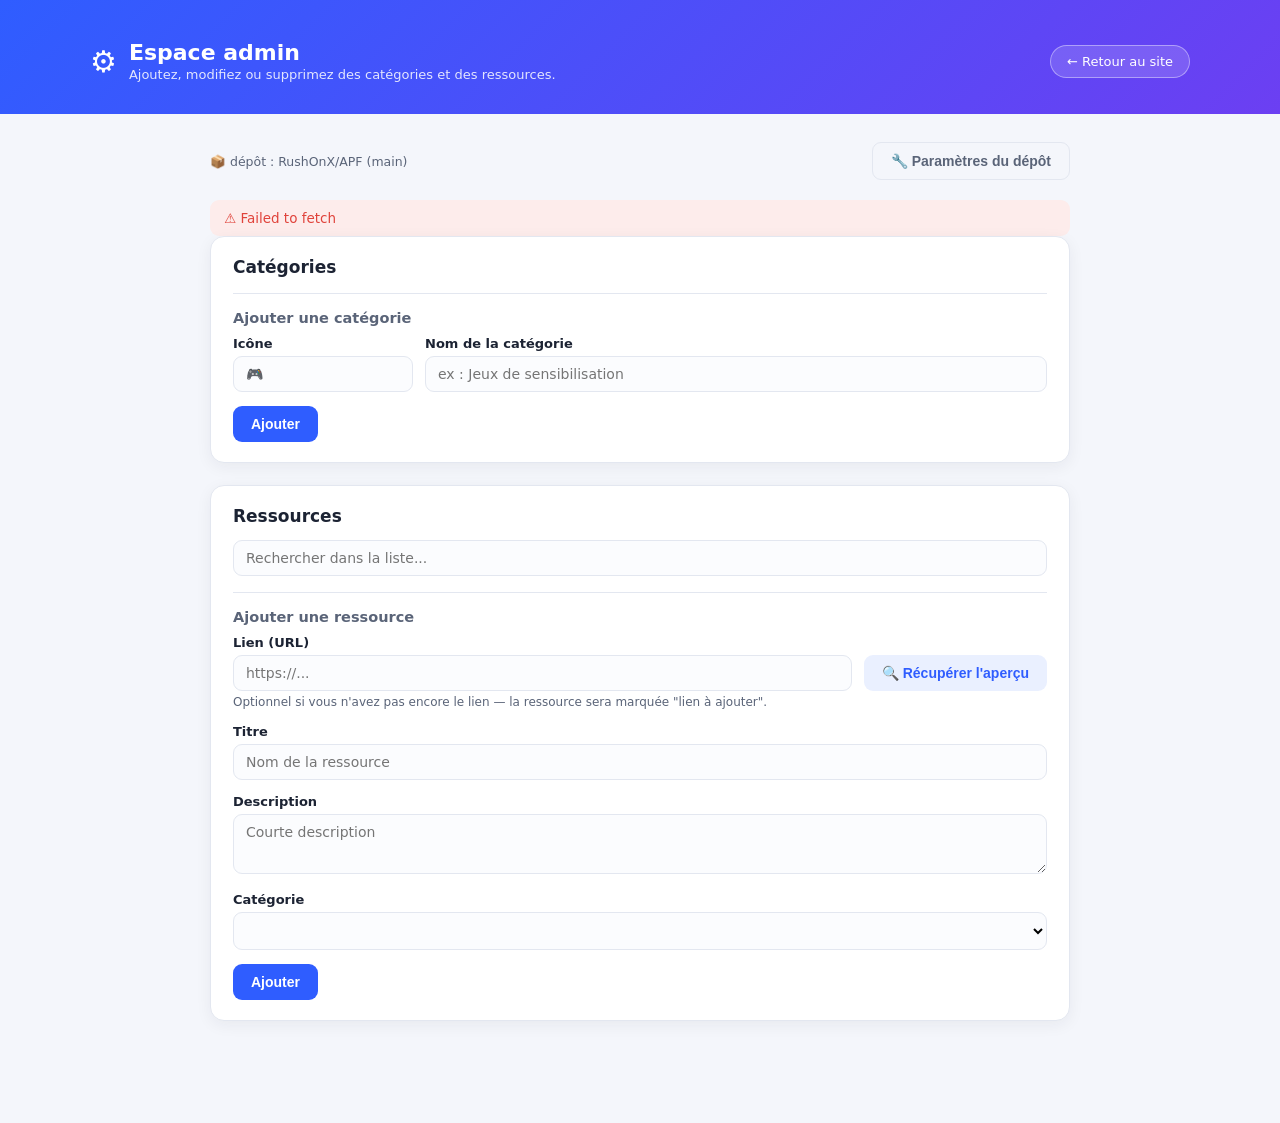
==== admin.html @ 8535b405 "Ajout du site de ressources numériques avec espace admin GitHub-sync - Page publique (index.html) : " ====
<!DOCTYPE html>
<html lang="fr">
<head>
  <meta charset="UTF-8" />
  <meta name="viewport" content="width=device-width, initial-scale=1.0" />
  <title>Espace admin - Ressources numériques</title>
  <link rel="icon" href="data:image/svg+xml,<svg xmlns=%22http://www.w3.org/2000/svg%22 viewBox=%220 0 100 100%22><text y=%22.9em%22 font-size=%2290%22>⚙️</text></svg>" />
  <link rel="stylesheet" href="assets/style.css" />
</head>
<body>
  <header class="site-header">
    <div class="header-inner">
      <div class="header-top">
        <div class="brand">
          <span class="logo">⚙️</span>
          <div>
            <h1>Espace admin</h1>
            <p>Ajoutez, modifiez ou supprimez des catégories et des ressources.</p>
          </div>
        </div>
        <a class="admin-link" href="index.html">← Retour au site</a>
      </div>
    </div>
  </header>

  <main class="admin-wrap">
    <div class="top-actions">
      <span class="badge-locked" id="repoBadge">📦 dépôt : chargement…</span>
      <button class="btn btn-ghost" id="openSettingsBtn">🔧 Paramètres du dépôt</button>
    </div>

    <!-- Settings -->
    <div class="panel" id="settingsPanel" style="display:none;">
      <h2>Paramètres du dépôt GitHub</h2>
      <div class="row">
        <div class="field">
          <label>Propriétaire (owner)</label>
          <input id="cfgOwner" type="text" placeholder="ex : RushOnX" />
        </div>
        <div class="field">
          <label>Dépôt (repo)</label>
          <input id="cfgRepo" type="text" placeholder="ex : APF" />
        </div>
      </div>
      <div class="row">
        <div class="field">
          <label>Branche</label>
          <input id="cfgBranch" type="text" placeholder="main" />
        </div>
        <div class="field">
          <label>Chemin du fichier de données</label>
          <input id="cfgPath" type="text" placeholder="data/data.json" />
        </div>
      </div>
      <div class="field">
        <label>Token GitHub (accès en écriture)</label>
        <input id="cfgToken" type="password" placeholder="github_pat_..." autocomplete="off" />
        <small>
          Créez un <strong>fine-grained personal access token</strong> sur GitHub, limité à ce dépôt, avec la permission
          <strong>Contents: Read and write</strong>. Le token est stocké uniquement dans votre navigateur (localStorage), jamais envoyé ailleurs qu'à l'API GitHub.
          Ne le partagez pas.
        </small>
      </div>
      <button class="btn btn-primary" id="saveSettingsBtn">Enregistrer</button>
      <button class="btn btn-ghost" id="cancelSettingsBtn">Fermer</button>
    </div>

    <div class="status-msg" id="loadStatus"></div>

    <!-- Categories -->
    <div class="panel">
      <h2>Catégories</h2>
      <div id="categoryList"></div>
      <hr style="border:none;border-top:1px solid var(--border);margin:16px 0;" />
      <h3 id="catFormTitle">Ajouter une catégorie</h3>
      <form id="catForm">
        <div class="row">
          <div class="field" style="max-width:80px;">
            <label>Icône</label>
            <input id="catIcon" type="text" placeholder="🎮" maxlength="4" />
          </div>
          <div class="field">
            <label>Nom de la catégorie</label>
            <input id="catName" type="text" placeholder="ex : Jeux de sensibilisation" required />
          </div>
        </div>
        <button class="btn btn-primary" type="submit" id="catSubmitBtn">Ajouter</button>
        <button class="btn btn-ghost" type="button" id="catCancelBtn" style="display:none;">Annuler</button>
      </form>
    </div>

    <!-- Resources -->
    <div class="panel">
      <h2>Ressources</h2>
      <div class="field">
        <input id="resSearch" type="text" placeholder="Rechercher dans la liste..." />
      </div>
      <div id="resourceList"></div>
      <hr style="border:none;border-top:1px solid var(--border);margin:16px 0;" />
      <h3 id="resFormTitle">Ajouter une ressource</h3>
      <form id="resForm">
        <div class="field">
          <label>Lien (URL)</label>
          <div class="row" style="align-items:flex-start;">
            <input id="resUrl" type="url" placeholder="https://..." style="flex:1;" />
            <button class="btn btn-secondary" type="button" id="fetchPreviewBtn">🔍 Récupérer l'aperçu</button>
          </div>
          <small>Optionnel si vous n'avez pas encore le lien — la ressource sera marquée "lien à ajouter".</small>
        </div>
        <div class="status-msg" id="previewStatus"></div>
        <div class="preview-box" id="previewBox" style="display:none;">
          <img id="previewImg" src="" alt="" />
          <div class="pb-text">
            <div class="t" id="previewTitle"></div>
            <div class="d" id="previewDesc"></div>
          </div>
        </div>
        <div class="field">
          <label>Titre</label>
          <input id="resTitle" type="text" placeholder="Nom de la ressource" required />
        </div>
        <div class="field">
          <label>Description</label>
          <textarea id="resDescription" placeholder="Courte description"></textarea>
        </div>
        <div class="field">
          <label>Catégorie</label>
          <select id="resCategory"></select>
        </div>
        <button class="btn btn-primary" type="submit" id="resSubmitBtn">Ajouter</button>
        <button class="btn btn-ghost" type="button" id="resCancelBtn" style="display:none;">Annuler</button>
      </form>
    </div>
  </main>

  <div class="panel" id="saveBar" style="display:none;position:fixed;bottom:16px;left:50%;transform:translateX(-50%);z-index:20;max-width:560px;width:calc(100% - 32px);box-shadow:0 12px 32px rgba(0,0,0,0.18);align-items:center;justify-content:space-between;gap:12px;">
    <span style="font-size:13.5px;">🟠 Modifications non publiées</span>
    <div style="display:flex;gap:8px;">
      <button class="btn btn-ghost" id="discardBtn">Annuler</button>
      <button class="btn btn-primary" id="saveBtn">Publier sur GitHub</button>
    </div>
  </div>
  <div class="status-msg" id="saveStatus" style="position:fixed;bottom:80px;left:50%;transform:translateX(-50%);z-index:20;max-width:560px;width:calc(100% - 32px);"></div>

  <script src="assets/config.js"></script>
  <script src="assets/admin.js"></script>
</body>
</html>
---- assets/style.css ----
:root {
  --bg: #f4f6fb;
  --bg-card: #ffffff;
  --text: #1c2333;
  --text-muted: #5a6478;
  --border: #e3e7f0;
  --primary: #2f5dff;
  --primary-dark: #1f42c7;
  --primary-soft: #eaf0ff;
  --danger: #e0433b;
  --radius: 14px;
  --shadow: 0 4px 16px rgba(28, 35, 51, 0.06);
  --shadow-hover: 0 10px 28px rgba(28, 35, 51, 0.12);
}

* { box-sizing: border-box; }

html, body {
  margin: 0;
  padding: 0;
  background: var(--bg);
  color: var(--text);
  font-family: "Segoe UI", system-ui, -apple-system, Roboto, Helvetica, Arial, sans-serif;
}

a { color: var(--primary); text-decoration: none; }

header.site-header {
  background: linear-gradient(135deg, #2f5dff, #6c3ff2);
  color: #fff;
  padding: 40px 20px 32px;
}

.header-inner {
  max-width: 1100px;
  margin: 0 auto;
  display: flex;
  flex-direction: column;
  gap: 14px;
}

.header-top {
  display: flex;
  align-items: center;
  justify-content: space-between;
  gap: 16px;
  flex-wrap: wrap;
}

.brand {
  display: flex;
  align-items: center;
  gap: 12px;
}

.brand .logo {
  font-size: 30px;
}

.brand h1 {
  margin: 0;
  font-size: 22px;
  font-weight: 700;
}

.brand p {
  margin: 2px 0 0;
  font-size: 13px;
  opacity: 0.85;
}

.admin-link {
  background: rgba(255, 255, 255, 0.15);
  border: 1px solid rgba(255, 255, 255, 0.4);
  color: #fff;
  padding: 8px 16px;
  border-radius: 999px;
  font-size: 13px;
  white-space: nowrap;
  transition: background 0.15s ease;
}

.admin-link:hover { background: rgba(255, 255, 255, 0.28); }

.search-bar {
  display: flex;
  align-items: center;
  gap: 10px;
  background: #fff;
  border-radius: 999px;
  padding: 10px 18px;
  box-shadow: var(--shadow);
}

.search-bar input {
  border: none;
  outline: none;
  flex: 1;
  font-size: 15px;
  color: var(--text);
}

.search-bar svg { flex-shrink: 0; opacity: 0.5; }

main {
  max-width: 1100px;
  margin: 0 auto;
  padding: 28px 20px 60px;
}

.category-filters {
  display: flex;
  flex-wrap: wrap;
  gap: 8px;
  margin-bottom: 28px;
}

.chip {
  border: 1px solid var(--border);
  background: var(--bg-card);
  color: var(--text-muted);
  padding: 7px 14px;
  border-radius: 999px;
  font-size: 13.5px;
  cursor: pointer;
  transition: all 0.15s ease;
}

.chip:hover { border-color: var(--primary); color: var(--primary); }

.chip.active {
  background: var(--primary);
  border-color: var(--primary);
  color: #fff;
}

.category-section {
  margin-bottom: 36px;
}

.category-title {
  display: flex;
  align-items: baseline;
  gap: 10px;
  margin: 0 0 14px;
  font-size: 19px;
  font-weight: 700;
}

.category-title .count {
  font-size: 12.5px;
  font-weight: 600;
  color: var(--text-muted);
  background: var(--primary-soft);
  padding: 2px 9px;
  border-radius: 999px;
}

.resource-grid {
  display: grid;
  grid-template-columns: repeat(auto-fill, minmax(260px, 1fr));
  gap: 16px;
}

.resource-card {
  background: var(--bg-card);
  border: 1px solid var(--border);
  border-radius: var(--radius);
  overflow: hidden;
  display: flex;
  flex-direction: column;
  box-shadow: var(--shadow);
  transition: transform 0.15s ease, box-shadow 0.15s ease;
}

.resource-card:hover {
  transform: translateY(-3px);
  box-shadow: var(--shadow-hover);
}

.resource-preview {
  height: 130px;
  background: var(--primary-soft);
  display: flex;
  align-items: center;
  justify-content: center;
  overflow: hidden;
}

.resource-preview img.og-image {
  width: 100%;
  height: 100%;
  object-fit: cover;
}

.resource-preview .fallback-icon {
  width: 52px;
  height: 52px;
  border-radius: 12px;
  background: #fff;
  display: flex;
  align-items: center;
  justify-content: center;
  box-shadow: 0 2px 8px rgba(0,0,0,0.08);
}

.resource-preview .fallback-icon img { width: 30px; height: 30px; }

.resource-body {
  padding: 14px 16px 16px;
  display: flex;
  flex-direction: column;
  gap: 6px;
  flex: 1;
}

.resource-body .domain {
  font-size: 11.5px;
  text-transform: uppercase;
  letter-spacing: 0.04em;
  color: var(--primary);
  font-weight: 700;
}

.resource-body h3 {
  margin: 0;
  font-size: 15.5px;
  line-height: 1.3;
}

.resource-body p {
  margin: 0;
  font-size: 13px;
  color: var(--text-muted);
  line-height: 1.4;
  display: -webkit-box;
  -webkit-line-clamp: 3;
  -webkit-box-orient: vertical;
  overflow: hidden;
}

.resource-card.no-link {
  opacity: 0.75;
}

.missing-link-badge {
  display: inline-block;
  margin-top: 4px;
  font-size: 11px;
  font-weight: 700;
  color: var(--danger);
  background: #fdeceb;
  padding: 3px 9px;
  border-radius: 999px;
  width: fit-content;
}

.empty-state {
  text-align: center;
  padding: 60px 20px;
  color: var(--text-muted);
}

footer.site-footer {
  text-align: center;
  padding: 24px 20px 40px;
  color: var(--text-muted);
  font-size: 13px;
}

/* ---- Admin ---- */

.admin-wrap {
  max-width: 900px;
  margin: 0 auto;
  padding: 28px 20px 80px;
}

.panel {
  background: var(--bg-card);
  border: 1px solid var(--border);
  border-radius: var(--radius);
  padding: 20px 22px;
  margin-bottom: 22px;
  box-shadow: var(--shadow);
}

.panel h2 {
  margin: 0 0 14px;
  font-size: 17px;
}

.panel h3 {
  margin: 0 0 10px;
  font-size: 14.5px;
  color: var(--text-muted);
}

.field {
  margin-bottom: 14px;
}

.field label {
  display: block;
  font-size: 13px;
  font-weight: 600;
  margin-bottom: 5px;
}

.field input,
.field textarea,
.field select {
  width: 100%;
  padding: 9px 12px;
  border: 1px solid var(--border);
  border-radius: 9px;
  font-size: 14px;
  font-family: inherit;
  background: #fbfcfe;
}

.field textarea { resize: vertical; min-height: 60px; }

.field small { color: var(--text-muted); font-size: 12px; }

.row { display: flex; gap: 12px; flex-wrap: wrap; }
.row .field { flex: 1; min-width: 180px; }

.btn {
  display: inline-flex;
  align-items: center;
  gap: 6px;
  border: none;
  padding: 10px 18px;
  border-radius: 9px;
  font-size: 14px;
  font-weight: 600;
  cursor: pointer;
  transition: opacity 0.15s ease;
}

.btn:hover { opacity: 0.88; }
.btn:disabled { opacity: 0.5; cursor: not-allowed; }

.btn-primary { background: var(--primary); color: #fff; }
.btn-secondary { background: var(--primary-soft); color: var(--primary); }
.btn-danger { background: #fdeceb; color: var(--danger); }
.btn-ghost { background: transparent; color: var(--text-muted); border: 1px solid var(--border); }

.status-msg {
  margin-top: 12px;
  padding: 10px 14px;
  border-radius: 9px;
  font-size: 13.5px;
  display: none;
}

.status-msg.show { display: block; }
.status-msg.ok { background: #e8f8ef; color: #1a7d43; }
.status-msg.err { background: #fdeceb; color: var(--danger); }
.status-msg.info { background: var(--primary-soft); color: var(--primary-dark); }

.list-item {
  display: flex;
  align-items: center;
  gap: 12px;
  padding: 10px 0;
  border-bottom: 1px solid var(--border);
}

.list-item:last-child { border-bottom: none; }

.list-item .thumb {
  width: 36px;
  height: 36px;
  border-radius: 8px;
  background: var(--primary-soft);
  display: flex;
  align-items: center;
  justify-content: center;
  flex-shrink: 0;
  overflow: hidden;
}

.list-item .thumb img { width: 20px; height: 20px; }

.list-item .info { flex: 1; min-width: 0; }
.list-item .info .t { font-weight: 600; font-size: 14px; white-space: nowrap; overflow: hidden; text-overflow: ellipsis; }
.list-item .info .u { font-size: 12px; color: var(--text-muted); white-space: nowrap; overflow: hidden; text-overflow: ellipsis; }

.list-item .actions { display: flex; gap: 6px; flex-shrink: 0; }
.list-item .actions button {
  border: none;
  background: var(--bg);
  width: 30px;
  height: 30px;
  border-radius: 7px;
  cursor: pointer;
  font-size: 14px;
}
.list-item .actions button:hover { background: var(--primary-soft); }

.preview-box {
  border: 1px dashed var(--border);
  border-radius: 12px;
  padding: 12px;
  display: flex;
  gap: 12px;
  align-items: center;
  margin-top: 8px;
  background: #fbfcfe;
}

.preview-box img { width: 64px; height: 64px; border-radius: 8px; object-fit: cover; background: var(--primary-soft); }
.preview-box .pb-text { flex: 1; min-width: 0; }
.preview-box .pb-text .t { font-weight: 700; font-size: 13.5px; }
.preview-box .pb-text .d { font-size: 12px; color: var(--text-muted); margin-top: 2px; }

.badge-locked {
  display: inline-flex;
  align-items: center;
  gap: 6px;
  font-size: 12.5px;
  color: var(--text-muted);
}

.top-actions {
  display: flex;
  justify-content: space-between;
  align-items: center;
  margin-bottom: 20px;
  flex-wrap: wrap;
  gap: 10px;
}

.top-actions a { font-size: 13.5px; }

@media (max-width: 560px) {
  .brand h1 { font-size: 19px; }
  .resource-grid { grid-template-columns: 1fr 1fr; }
}
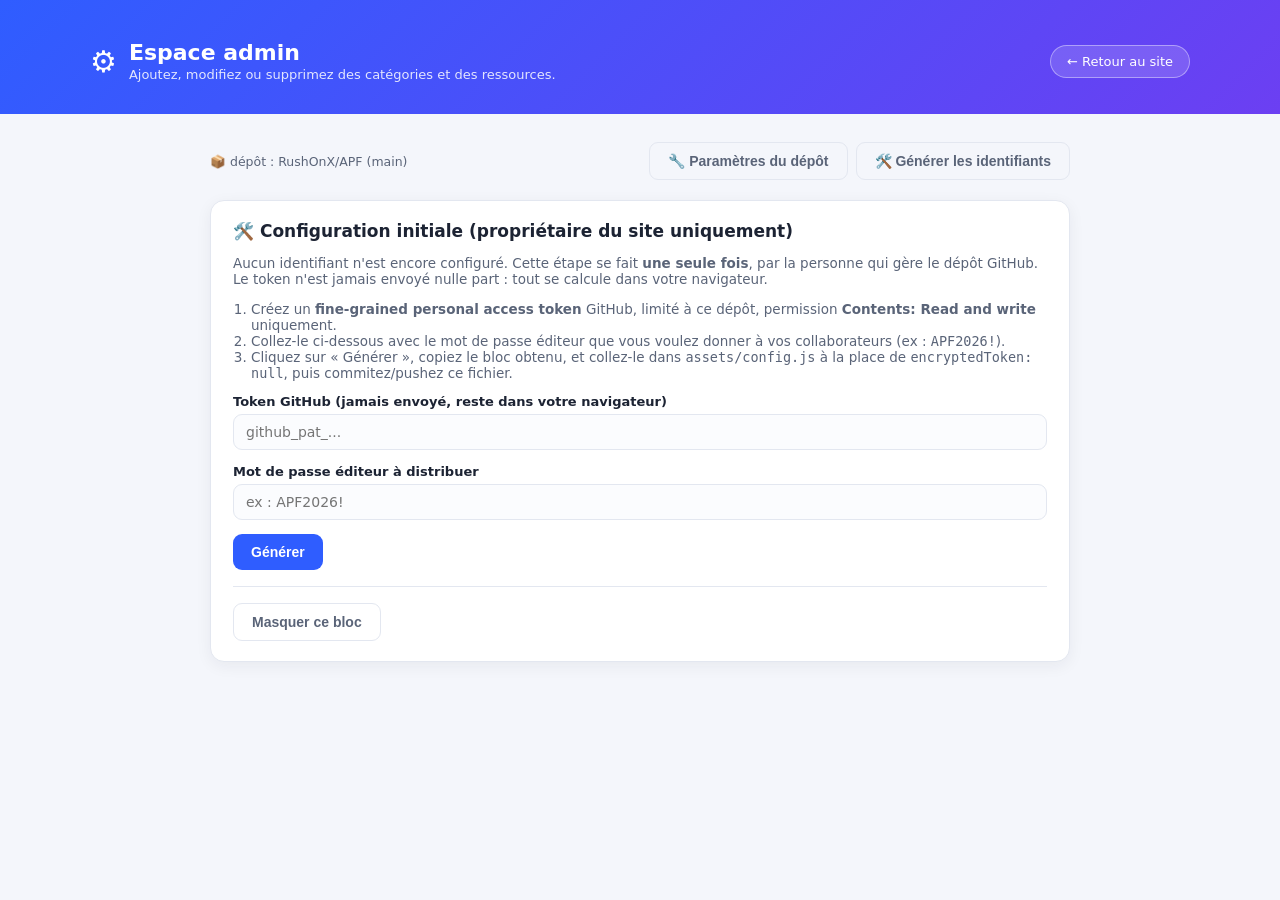
==== commit e45be6f8: "Ajout d'une connexion par mot de passe partagé pour l'espace admin - assets/crypto.js : chiffrement " ====
--- a/admin.html
+++ b/admin.html
@@ -26,10 +26,14 @@
   <main class="admin-wrap">
     <div class="top-actions">
       <span class="badge-locked" id="repoBadge">📦 dépôt : chargement…</span>
-      <button class="btn btn-ghost" id="openSettingsBtn">🔧 Paramètres du dépôt</button>
+      <div style="display:flex;gap:8px;flex-wrap:wrap;">
+        <button class="btn btn-ghost" id="openSettingsBtn">🔧 Paramètres du dépôt</button>
+        <button class="btn btn-ghost" id="openSetupBtn">🛠️ Générer les identifiants</button>
+        <button class="btn btn-ghost" id="logoutBtn" style="display:none;">🔒 Se déconnecter</button>
+      </div>
     </div>
 
-    <!-- Settings -->
+    <!-- Settings (owner only, source de vérité : owner/repo/branch/path) -->
     <div class="panel" id="settingsPanel" style="display:none;">
       <h2>Paramètres du dépôt GitHub</h2>
       <div class="row">
@@ -52,84 +56,125 @@
           <input id="cfgPath" type="text" placeholder="data/data.json" />
         </div>
       </div>
-      <div class="field">
-        <label>Token GitHub (accès en écriture)</label>
-        <input id="cfgToken" type="password" placeholder="github_pat_..." autocomplete="off" />
-        <small>
-          Créez un <strong>fine-grained personal access token</strong> sur GitHub, limité à ce dépôt, avec la permission
-          <strong>Contents: Read and write</strong>. Le token est stocké uniquement dans votre navigateur (localStorage), jamais envoyé ailleurs qu'à l'API GitHub.
-          Ne le partagez pas.
-        </small>
-      </div>
       <button class="btn btn-primary" id="saveSettingsBtn">Enregistrer</button>
       <button class="btn btn-ghost" id="cancelSettingsBtn">Fermer</button>
     </div>
 
+    <!-- Setup : proprietaire du site uniquement -->
+    <div class="panel" id="setupPanel" style="display:none;">
+      <h2>🛠️ Configuration initiale (propriétaire du site uniquement)</h2>
+      <p style="font-size:13.5px;color:var(--text-muted);">
+        Aucun identifiant n'est encore configuré. Cette étape se fait <strong>une seule fois</strong>, par la personne qui gère le dépôt GitHub.
+        Le token n'est jamais envoyé nulle part : tout se calcule dans votre navigateur.
+      </p>
+      <ol style="font-size:13.5px;color:var(--text-muted);padding-left:18px;">
+        <li>Créez un <strong>fine-grained personal access token</strong> GitHub, limité à ce dépôt, permission <strong>Contents: Read and write</strong> uniquement.</li>
+        <li>Collez-le ci-dessous avec le mot de passe éditeur que vous voulez donner à vos collaborateurs (ex : <code>APF2026!</code>).</li>
+        <li>Cliquez sur « Générer », copiez le bloc obtenu, et collez-le dans <code>assets/config.js</code> à la place de <code>encryptedToken: null</code>, puis commitez/pushez ce fichier.</li>
+      </ol>
+      <div class="field">
+        <label>Token GitHub (jamais envoyé, reste dans votre navigateur)</label>
+        <input id="setupToken" type="password" placeholder="github_pat_..." autocomplete="off" />
+      </div>
+      <div class="field">
+        <label>Mot de passe éditeur à distribuer</label>
+        <input id="setupPassword" type="text" placeholder="ex : APF2026!" autocomplete="off" />
+      </div>
+      <button class="btn btn-primary" type="button" id="generateBtn">Générer</button>
+      <div class="status-msg" id="setupStatus"></div>
+      <div class="field" id="setupOutputWrap" style="display:none;margin-top:12px;">
+        <label>Bloc à coller dans assets/config.js (remplace <code>encryptedToken: null</code>)</label>
+        <textarea id="setupOutput" rows="6" readonly onclick="this.select()"></textarea>
+        <button class="btn btn-secondary" type="button" id="copyOutputBtn" style="margin-top:8px;">📋 Copier</button>
+      </div>
+      <hr style="border:none;border-top:1px solid var(--border);margin:16px 0;" />
+      <button class="btn btn-ghost" type="button" id="hideSetupBtn">Masquer ce bloc</button>
+    </div>
+
+    <!-- Login gate -->
+    <div class="panel" id="loginPanel" style="display:none;max-width:420px;margin:40px auto;">
+      <h2>🔒 Connexion éditeur</h2>
+      <p style="font-size:13.5px;color:var(--text-muted);">Entrez le mot de passe qui vous a été communiqué pour pouvoir ajouter, modifier ou supprimer des ressources.</p>
+      <div class="field">
+        <label>Mot de passe</label>
+        <input id="loginPassword" type="password" placeholder="Mot de passe éditeur" />
+      </div>
+      <button class="btn btn-primary" id="loginBtn">Se connecter</button>
+      <div class="status-msg" id="loginStatus"></div>
+      <p style="font-size:12.5px;color:var(--text-muted);margin-top:14px;">
+        Vous pouvez consulter les ressources sans vous connecter sur la <a href="index.html">page principale</a>.
+        La connexion n'est nécessaire que pour modifier le contenu.
+      </p>
+    </div>
+
     <div class="status-msg" id="loadStatus"></div>
 
-    <!-- Categories -->
-    <div class="panel">
-      <h2>Catégories</h2>
-      <div id="categoryList"></div>
-      <hr style="border:none;border-top:1px solid var(--border);margin:16px 0;" />
-      <h3 id="catFormTitle">Ajouter une catégorie</h3>
-      <form id="catForm">
-        <div class="row">
-          <div class="field" style="max-width:80px;">
-            <label>Icône</label>
-            <input id="catIcon" type="text" placeholder="🎮" maxlength="4" />
+    <!-- Editing UI : visible uniquement une fois connecte -->
+    <div id="editorArea" style="display:none;">
+      <!-- Categories -->
+      <div class="panel">
+        <h2>Catégories</h2>
+        <div id="categoryList"></div>
+        <hr style="border:none;border-top:1px solid var(--border);margin:16px 0;" />
+        <h3 id="catFormTitle">Ajouter une catégorie</h3>
+        <form id="catForm">
+          <div class="row">
+            <div class="field" style="max-width:80px;">
+              <label>Icône</label>
+              <input id="catIcon" type="text" placeholder="🎮" maxlength="4" />
+            </div>
+            <div class="field">
+              <label>Nom de la catégorie</label>
+              <input id="catName" type="text" placeholder="ex : Jeux de sensibilisation" required />
+            </div>
+          </div>
+          <button class="btn btn-primary" type="submit" id="catSubmitBtn">Ajouter</button>
+          <button class="btn btn-ghost" type="button" id="catCancelBtn" style="display:none;">Annuler</button>
+        </form>
+      </div>
+
+      <!-- Resources -->
+      <div class="panel">
+        <h2>Ressources</h2>
+        <div class="field">
+          <input id="resSearch" type="text" placeholder="Rechercher dans la liste..." />
+        </div>
+        <div id="resourceList"></div>
+        <hr style="border:none;border-top:1px solid var(--border);margin:16px 0;" />
+        <h3 id="resFormTitle">Ajouter une ressource</h3>
+        <form id="resForm">
+          <div class="field">
+            <label>Lien (URL)</label>
+            <div class="row" style="align-items:flex-start;">
+              <input id="resUrl" type="url" placeholder="https://..." style="flex:1;" />
+              <button class="btn btn-secondary" type="button" id="fetchPreviewBtn">🔍 Récupérer l'aperçu</button>
+            </div>
+            <small>Optionnel si vous n'avez pas encore le lien — la ressource sera marquée "lien à ajouter".</small>
+          </div>
+          <div class="status-msg" id="previewStatus"></div>
+          <div class="preview-box" id="previewBox" style="display:none;">
+            <img id="previewImg" src="" alt="" />
+            <div class="pb-text">
+              <div class="t" id="previewTitle"></div>
+              <div class="d" id="previewDesc"></div>
+            </div>
           </div>
           <div class="field">
-            <label>Nom de la catégorie</label>
-            <input id="catName" type="text" placeholder="ex : Jeux de sensibilisation" required />
+            <label>Titre</label>
+            <input id="resTitle" type="text" placeholder="Nom de la ressource" required />
           </div>
-        </div>
-        <button class="btn btn-primary" type="submit" id="catSubmitBtn">Ajouter</button>
-        <button class="btn btn-ghost" type="button" id="catCancelBtn" style="display:none;">Annuler</button>
-      </form>
-    </div>
-
-    <!-- Resources -->
-    <div class="panel">
-      <h2>Ressources</h2>
-      <div class="field">
-        <input id="resSearch" type="text" placeholder="Rechercher dans la liste..." />
+          <div class="field">
+            <label>Description</label>
+            <textarea id="resDescription" placeholder="Courte description"></textarea>
+          </div>
+          <div class="field">
+            <label>Catégorie</label>
+            <select id="resCategory"></select>
+          </div>
+          <button class="btn btn-primary" type="submit" id="resSubmitBtn">Ajouter</button>
+          <button class="btn btn-ghost" type="button" id="resCancelBtn" style="display:none;">Annuler</button>
+        </form>
       </div>
-      <div id="resourceList"></div>
-      <hr style="border:none;border-top:1px solid var(--border);margin:16px 0;" />
-      <h3 id="resFormTitle">Ajouter une ressource</h3>
-      <form id="resForm">
-        <div class="field">
-          <label>Lien (URL)</label>
-          <div class="row" style="align-items:flex-start;">
-            <input id="resUrl" type="url" placeholder="https://..." style="flex:1;" />
-            <button class="btn btn-secondary" type="button" id="fetchPreviewBtn">🔍 Récupérer l'aperçu</button>
-          </div>
-          <small>Optionnel si vous n'avez pas encore le lien — la ressource sera marquée "lien à ajouter".</small>
-        </div>
-        <div class="status-msg" id="previewStatus"></div>
-        <div class="preview-box" id="previewBox" style="display:none;">
-          <img id="previewImg" src="" alt="" />
-          <div class="pb-text">
-            <div class="t" id="previewTitle"></div>
-            <div class="d" id="previewDesc"></div>
-          </div>
-        </div>
-        <div class="field">
-          <label>Titre</label>
-          <input id="resTitle" type="text" placeholder="Nom de la ressource" required />
-        </div>
-        <div class="field">
-          <label>Description</label>
-          <textarea id="resDescription" placeholder="Courte description"></textarea>
-        </div>
-        <div class="field">
-          <label>Catégorie</label>
-          <select id="resCategory"></select>
-        </div>
-        <button class="btn btn-primary" type="submit" id="resSubmitBtn">Ajouter</button>
-        <button class="btn btn-ghost" type="button" id="resCancelBtn" style="display:none;">Annuler</button>
-      </form>
     </div>
   </main>
 
@@ -143,6 +188,7 @@
   <div class="status-msg" id="saveStatus" style="position:fixed;bottom:80px;left:50%;transform:translateX(-50%);z-index:20;max-width:560px;width:calc(100% - 32px);"></div>
 
   <script src="assets/config.js"></script>
+  <script src="assets/crypto.js"></script>
   <script src="assets/admin.js"></script>
 </body>
 </html>
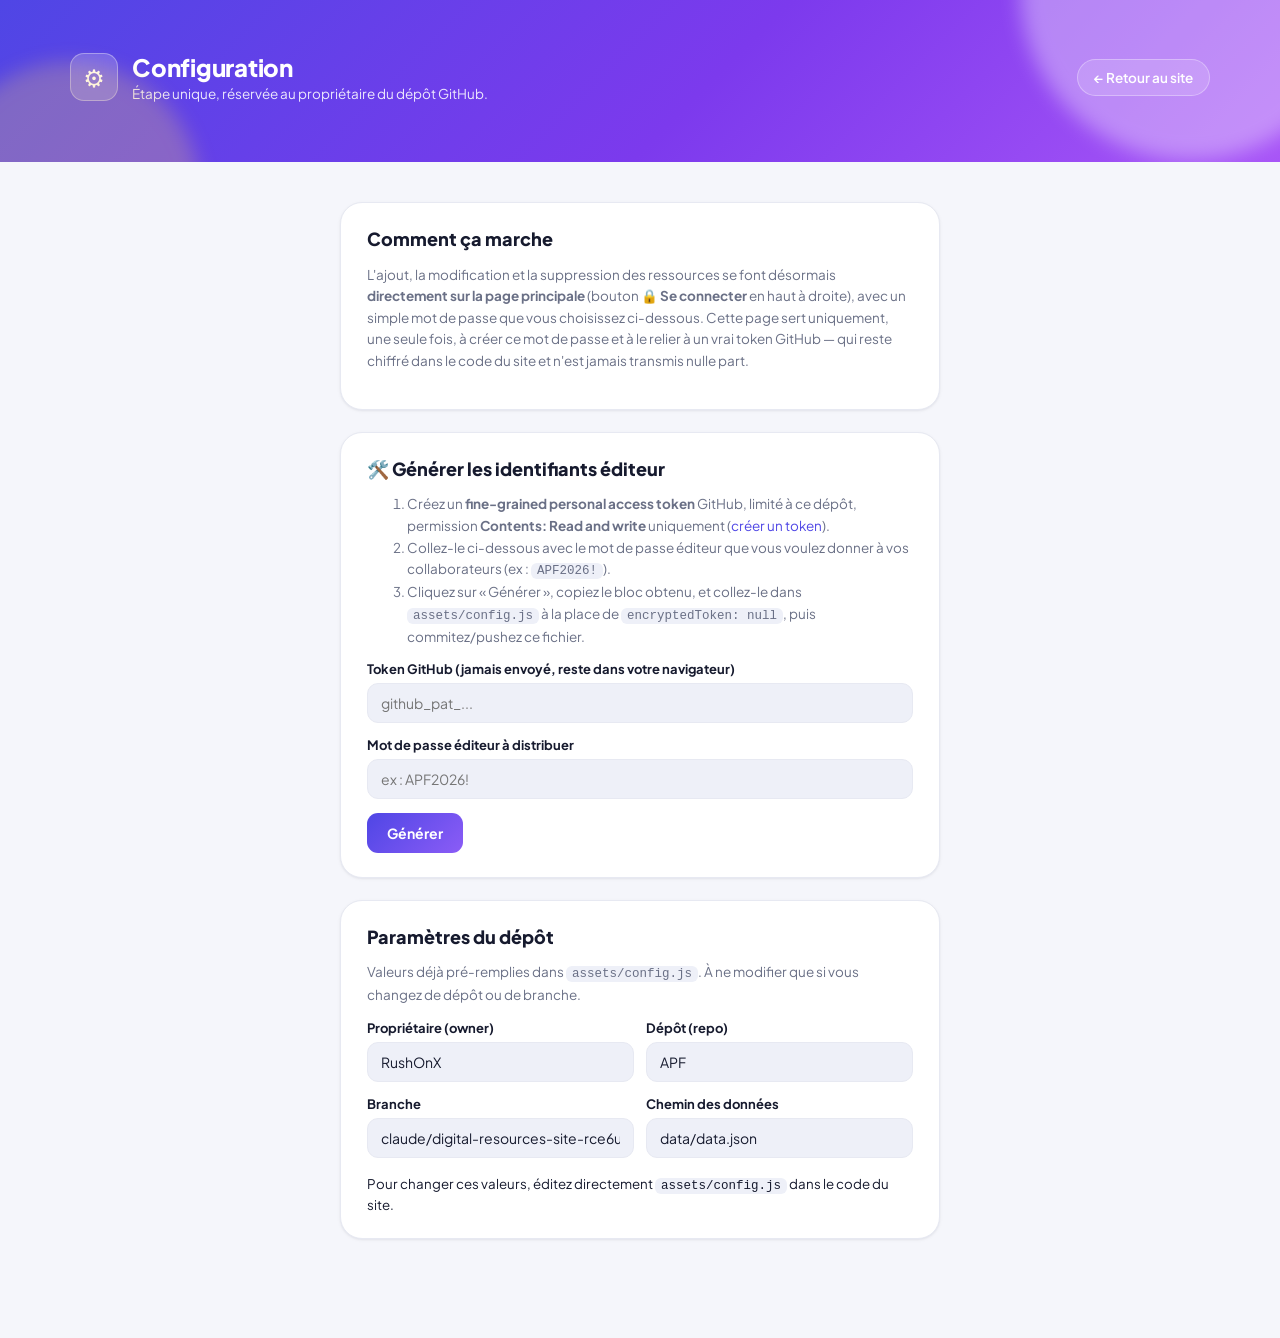
==== commit 8bba9f0a: "Refonte visuelle + édition directement dans les catégories - Nouveau design : header en dégradé, car" ====
--- a/admin.html
+++ b/admin.html
@@ -3,7 +3,7 @@
 <head>
   <meta charset="UTF-8" />
   <meta name="viewport" content="width=device-width, initial-scale=1.0" />
-  <title>Espace admin - Ressources numériques</title>
+  <title>Configuration - Ressources numériques</title>
   <link rel="icon" href="data:image/svg+xml,<svg xmlns=%22http://www.w3.org/2000/svg%22 viewBox=%220 0 100 100%22><text y=%22.9em%22 font-size=%2290%22>⚙️</text></svg>" />
   <link rel="stylesheet" href="assets/style.css" />
 </head>
@@ -14,61 +14,32 @@
         <div class="brand">
           <span class="logo">⚙️</span>
           <div>
-            <h1>Espace admin</h1>
-            <p>Ajoutez, modifiez ou supprimez des catégories et des ressources.</p>
+            <h1>Configuration</h1>
+            <p>Étape unique, réservée au propriétaire du dépôt GitHub.</p>
           </div>
         </div>
-        <a class="admin-link" href="index.html">← Retour au site</a>
+        <div class="header-actions">
+          <a class="icon-btn" href="index.html">← Retour au site</a>
+        </div>
       </div>
     </div>
   </header>
 
   <main class="admin-wrap">
-    <div class="top-actions">
-      <span class="badge-locked" id="repoBadge">📦 dépôt : chargement…</span>
-      <div style="display:flex;gap:8px;flex-wrap:wrap;">
-        <button class="btn btn-ghost" id="openSettingsBtn">🔧 Paramètres du dépôt</button>
-        <button class="btn btn-ghost" id="openSetupBtn">🛠️ Générer les identifiants</button>
-        <button class="btn btn-ghost" id="logoutBtn" style="display:none;">🔒 Se déconnecter</button>
-      </div>
+    <div class="panel">
+      <h2>Comment ça marche</h2>
+      <p>
+        L'ajout, la modification et la suppression des ressources se font désormais <strong>directement sur la page principale</strong>
+        (bouton <strong>🔒 Se connecter</strong> en haut à droite), avec un simple mot de passe que vous choisissez ci-dessous.
+        Cette page sert uniquement, une seule fois, à créer ce mot de passe et à le relier à un vrai token GitHub — qui reste
+        chiffré dans le code du site et n'est jamais transmis nulle part.
+      </p>
     </div>
 
-    <!-- Settings (owner only, source de vérité : owner/repo/branch/path) -->
-    <div class="panel" id="settingsPanel" style="display:none;">
-      <h2>Paramètres du dépôt GitHub</h2>
-      <div class="row">
-        <div class="field">
-          <label>Propriétaire (owner)</label>
-          <input id="cfgOwner" type="text" placeholder="ex : RushOnX" />
-        </div>
-        <div class="field">
-          <label>Dépôt (repo)</label>
-          <input id="cfgRepo" type="text" placeholder="ex : APF" />
-        </div>
-      </div>
-      <div class="row">
-        <div class="field">
-          <label>Branche</label>
-          <input id="cfgBranch" type="text" placeholder="main" />
-        </div>
-        <div class="field">
-          <label>Chemin du fichier de données</label>
-          <input id="cfgPath" type="text" placeholder="data/data.json" />
-        </div>
-      </div>
-      <button class="btn btn-primary" id="saveSettingsBtn">Enregistrer</button>
-      <button class="btn btn-ghost" id="cancelSettingsBtn">Fermer</button>
-    </div>
-
-    <!-- Setup : proprietaire du site uniquement -->
-    <div class="panel" id="setupPanel" style="display:none;">
-      <h2>🛠️ Configuration initiale (propriétaire du site uniquement)</h2>
-      <p style="font-size:13.5px;color:var(--text-muted);">
-        Aucun identifiant n'est encore configuré. Cette étape se fait <strong>une seule fois</strong>, par la personne qui gère le dépôt GitHub.
-        Le token n'est jamais envoyé nulle part : tout se calcule dans votre navigateur.
-      </p>
-      <ol style="font-size:13.5px;color:var(--text-muted);padding-left:18px;">
-        <li>Créez un <strong>fine-grained personal access token</strong> GitHub, limité à ce dépôt, permission <strong>Contents: Read and write</strong> uniquement.</li>
+    <div class="panel">
+      <h2>🛠️ Générer les identifiants éditeur</h2>
+      <ol>
+        <li>Créez un <strong>fine-grained personal access token</strong> GitHub, limité à ce dépôt, permission <strong>Contents: Read and write</strong> uniquement (<a href="https://github.com/settings/personal-access-tokens/new" target="_blank" rel="noopener noreferrer">créer un token</a>).</li>
         <li>Collez-le ci-dessous avec le mot de passe éditeur que vous voulez donner à vos collaborateurs (ex : <code>APF2026!</code>).</li>
         <li>Cliquez sur « Générer », copiez le bloc obtenu, et collez-le dans <code>assets/config.js</code> à la place de <code>encryptedToken: null</code>, puis commitez/pushez ce fichier.</li>
       </ol>
@@ -82,113 +53,74 @@
       </div>
       <button class="btn btn-primary" type="button" id="generateBtn">Générer</button>
       <div class="status-msg" id="setupStatus"></div>
-      <div class="field" id="setupOutputWrap" style="display:none;margin-top:12px;">
+      <div class="field" id="setupOutputWrap" style="display:none;margin-top:14px;">
         <label>Bloc à coller dans assets/config.js (remplace <code>encryptedToken: null</code>)</label>
         <textarea id="setupOutput" rows="6" readonly onclick="this.select()"></textarea>
         <button class="btn btn-secondary" type="button" id="copyOutputBtn" style="margin-top:8px;">📋 Copier</button>
       </div>
-      <hr style="border:none;border-top:1px solid var(--border);margin:16px 0;" />
-      <button class="btn btn-ghost" type="button" id="hideSetupBtn">Masquer ce bloc</button>
     </div>
 
-    <!-- Login gate -->
-    <div class="panel" id="loginPanel" style="display:none;max-width:420px;margin:40px auto;">
-      <h2>🔒 Connexion éditeur</h2>
-      <p style="font-size:13.5px;color:var(--text-muted);">Entrez le mot de passe qui vous a été communiqué pour pouvoir ajouter, modifier ou supprimer des ressources.</p>
-      <div class="field">
-        <label>Mot de passe</label>
-        <input id="loginPassword" type="password" placeholder="Mot de passe éditeur" />
+    <div class="panel">
+      <h2>Paramètres du dépôt</h2>
+      <p>Valeurs déjà pré-remplies dans <code>assets/config.js</code>. À ne modifier que si vous changez de dépôt ou de branche.</p>
+      <div class="row">
+        <div class="field"><label>Propriétaire (owner)</label><input id="cfgOwner" type="text" disabled /></div>
+        <div class="field"><label>Dépôt (repo)</label><input id="cfgRepo" type="text" disabled /></div>
       </div>
-      <button class="btn btn-primary" id="loginBtn">Se connecter</button>
-      <div class="status-msg" id="loginStatus"></div>
-      <p style="font-size:12.5px;color:var(--text-muted);margin-top:14px;">
-        Vous pouvez consulter les ressources sans vous connecter sur la <a href="index.html">page principale</a>.
-        La connexion n'est nécessaire que pour modifier le contenu.
-      </p>
-    </div>
-
-    <div class="status-msg" id="loadStatus"></div>
-
-    <!-- Editing UI : visible uniquement une fois connecte -->
-    <div id="editorArea" style="display:none;">
-      <!-- Categories -->
-      <div class="panel">
-        <h2>Catégories</h2>
-        <div id="categoryList"></div>
-        <hr style="border:none;border-top:1px solid var(--border);margin:16px 0;" />
-        <h3 id="catFormTitle">Ajouter une catégorie</h3>
-        <form id="catForm">
-          <div class="row">
-            <div class="field" style="max-width:80px;">
-              <label>Icône</label>
-              <input id="catIcon" type="text" placeholder="🎮" maxlength="4" />
-            </div>
-            <div class="field">
-              <label>Nom de la catégorie</label>
-              <input id="catName" type="text" placeholder="ex : Jeux de sensibilisation" required />
-            </div>
-          </div>
-          <button class="btn btn-primary" type="submit" id="catSubmitBtn">Ajouter</button>
-          <button class="btn btn-ghost" type="button" id="catCancelBtn" style="display:none;">Annuler</button>
-        </form>
+      <div class="row">
+        <div class="field"><label>Branche</label><input id="cfgBranch" type="text" disabled /></div>
+        <div class="field"><label>Chemin des données</label><input id="cfgPath" type="text" disabled /></div>
       </div>
-
-      <!-- Resources -->
-      <div class="panel">
-        <h2>Ressources</h2>
-        <div class="field">
-          <input id="resSearch" type="text" placeholder="Rechercher dans la liste..." />
-        </div>
-        <div id="resourceList"></div>
-        <hr style="border:none;border-top:1px solid var(--border);margin:16px 0;" />
-        <h3 id="resFormTitle">Ajouter une ressource</h3>
-        <form id="resForm">
-          <div class="field">
-            <label>Lien (URL)</label>
-            <div class="row" style="align-items:flex-start;">
-              <input id="resUrl" type="url" placeholder="https://..." style="flex:1;" />
-              <button class="btn btn-secondary" type="button" id="fetchPreviewBtn">🔍 Récupérer l'aperçu</button>
-            </div>
-            <small>Optionnel si vous n'avez pas encore le lien — la ressource sera marquée "lien à ajouter".</small>
-          </div>
-          <div class="status-msg" id="previewStatus"></div>
-          <div class="preview-box" id="previewBox" style="display:none;">
-            <img id="previewImg" src="" alt="" />
-            <div class="pb-text">
-              <div class="t" id="previewTitle"></div>
-              <div class="d" id="previewDesc"></div>
-            </div>
-          </div>
-          <div class="field">
-            <label>Titre</label>
-            <input id="resTitle" type="text" placeholder="Nom de la ressource" required />
-          </div>
-          <div class="field">
-            <label>Description</label>
-            <textarea id="resDescription" placeholder="Courte description"></textarea>
-          </div>
-          <div class="field">
-            <label>Catégorie</label>
-            <select id="resCategory"></select>
-          </div>
-          <button class="btn btn-primary" type="submit" id="resSubmitBtn">Ajouter</button>
-          <button class="btn btn-ghost" type="button" id="resCancelBtn" style="display:none;">Annuler</button>
-        </form>
-      </div>
+      <small>Pour changer ces valeurs, éditez directement <code>assets/config.js</code> dans le code du site.</small>
     </div>
   </main>
 
-  <div class="panel" id="saveBar" style="display:none;position:fixed;bottom:16px;left:50%;transform:translateX(-50%);z-index:20;max-width:560px;width:calc(100% - 32px);box-shadow:0 12px 32px rgba(0,0,0,0.18);align-items:center;justify-content:space-between;gap:12px;">
-    <span style="font-size:13.5px;">🟠 Modifications non publiées</span>
-    <div style="display:flex;gap:8px;">
-      <button class="btn btn-ghost" id="discardBtn">Annuler</button>
-      <button class="btn btn-primary" id="saveBtn">Publier sur GitHub</button>
-    </div>
-  </div>
-  <div class="status-msg" id="saveStatus" style="position:fixed;bottom:80px;left:50%;transform:translateX(-50%);z-index:20;max-width:560px;width:calc(100% - 32px);"></div>
-
   <script src="assets/config.js"></script>
   <script src="assets/crypto.js"></script>
-  <script src="assets/admin.js"></script>
+  <script>
+    (function () {
+      var cfg = window.APF_CONFIG || {};
+      document.getElementById("cfgOwner").value = cfg.owner || "";
+      document.getElementById("cfgRepo").value = cfg.repo || "";
+      document.getElementById("cfgBranch").value = cfg.branch || "";
+      document.getElementById("cfgPath").value = cfg.dataPath || "";
+
+      function setStatus(el, type, msg) {
+        el.className = "status-msg show " + type;
+        el.textContent = msg;
+      }
+
+      document.getElementById("generateBtn").addEventListener("click", function () {
+        var token = document.getElementById("setupToken").value.trim();
+        var password = document.getElementById("setupPassword").value.trim();
+        var el = document.getElementById("setupStatus");
+        if (!token || !password) { setStatus(el, "err", "Renseignez le token et le mot de passe."); return; }
+        setStatus(el, "info", "Chiffrement en cours…");
+        window.APF_CRYPTO.encrypt(token, password).then(function (blob) {
+          var snippet =
+            "encryptedToken: {\n" +
+            '    salt: "' + blob.salt + '",\n' +
+            '    iv: "' + blob.iv + '",\n' +
+            '    cipher: "' + blob.cipher + '",\n' +
+            "  },";
+          document.getElementById("setupOutput").value = snippet;
+          document.getElementById("setupOutputWrap").style.display = "block";
+          el.className = "status-msg";
+        }).catch(function (err) {
+          setStatus(el, "err", "Erreur de chiffrement : " + err.message);
+        });
+      });
+
+      document.getElementById("copyOutputBtn").addEventListener("click", function () {
+        var text = document.getElementById("setupOutput").value;
+        if (!text) return;
+        navigator.clipboard.writeText(text).then(function () {
+          setStatus(document.getElementById("setupStatus"), "ok", "Copié ! Collez ce bloc dans assets/config.js puis commitez/pushez.");
+        }).catch(function () {
+          document.getElementById("setupOutput").select();
+        });
+      });
+    })();
+  </script>
 </body>
 </html>
--- a/assets/style.css
+++ b/assets/style.css
@@ -1,16 +1,50 @@
+@import url('https://fonts.googleapis.com/css2?family=Plus+Jakarta+Sans:wght@400;500;600;700;800&display=swap');
+
 :root {
-  --bg: #f4f6fb;
-  --bg-card: #ffffff;
-  --text: #1c2333;
-  --text-muted: #5a6478;
-  --border: #e3e7f0;
-  --primary: #2f5dff;
-  --primary-dark: #1f42c7;
-  --primary-soft: #eaf0ff;
-  --danger: #e0433b;
-  --radius: 14px;
-  --shadow: 0 4px 16px rgba(28, 35, 51, 0.06);
-  --shadow-hover: 0 10px 28px rgba(28, 35, 51, 0.12);
+  --font: 'Plus Jakarta Sans', system-ui, -apple-system, 'Segoe UI', Roboto, sans-serif;
+
+  --bg: #f5f6fb;
+  --bg-elevated: #ffffff;
+  --bg-sunken: #eef0f8;
+  --text: #161a2e;
+  --text-muted: #6a7086;
+  --border: #e7e9f2;
+
+  --primary: #4f46e5;
+  --primary-2: #8b5cf6;
+  --primary-soft: #edecfd;
+  --primary-text-on: #ffffff;
+  --danger: #ef4444;
+  --danger-soft: #fdeceb;
+  --success: #16a34a;
+  --success-soft: #e7f8ee;
+
+  --radius-lg: 22px;
+  --radius-md: 16px;
+  --radius-sm: 11px;
+
+  --shadow-sm: 0 1px 2px rgba(22, 26, 46, 0.05), 0 1px 4px rgba(22, 26, 46, 0.04);
+  --shadow-md: 0 10px 30px rgba(22, 26, 46, 0.08);
+  --shadow-lg: 0 24px 60px rgba(22, 26, 46, 0.18);
+
+  color-scheme: light;
+}
+
+@media (prefers-color-scheme: dark) {
+  :root {
+    --bg: #0e1017;
+    --bg-elevated: #171a26;
+    --bg-sunken: #12141e;
+    --text: #eef0fa;
+    --text-muted: #9199b5;
+    --border: #262a3c;
+    --primary-soft: #211f3f;
+    --danger-soft: #331b1e;
+    --success-soft: #12281c;
+    --shadow-md: 0 10px 30px rgba(0, 0, 0, 0.35);
+    --shadow-lg: 0 24px 60px rgba(0, 0, 0, 0.5);
+    color-scheme: dark;
+  }
 }
 
 * { box-sizing: border-box; }
@@ -20,23 +54,58 @@
   padding: 0;
   background: var(--bg);
   color: var(--text);
-  font-family: "Segoe UI", system-ui, -apple-system, Roboto, Helvetica, Arial, sans-serif;
+  font-family: var(--font);
+  -webkit-font-smoothing: antialiased;
 }
 
 a { color: var(--primary); text-decoration: none; }
 
+::selection { background: var(--primary-soft); color: var(--primary); }
+
+/* ---------------- Header / hero ---------------- */
+
 header.site-header {
-  background: linear-gradient(135deg, #2f5dff, #6c3ff2);
+  position: relative;
+  overflow: hidden;
+  background: linear-gradient(135deg, #4f46e5 0%, #7c3aed 55%, #a855f7 100%);
   color: #fff;
-  padding: 40px 20px 32px;
+  padding: 52px 20px 60px;
+}
+
+header.site-header::before,
+header.site-header::after {
+  content: "";
+  position: absolute;
+  border-radius: 50%;
+  filter: blur(10px);
+  opacity: 0.35;
+  pointer-events: none;
+}
+
+header.site-header::before {
+  width: 340px;
+  height: 340px;
+  background: #fff;
+  top: -180px;
+  right: -80px;
+}
+
+header.site-header::after {
+  width: 260px;
+  height: 260px;
+  background: #ffd166;
+  bottom: -160px;
+  left: -60px;
+  opacity: 0.25;
 }
 
 .header-inner {
-  max-width: 1100px;
+  position: relative;
+  max-width: 1140px;
   margin: 0 auto;
   display: flex;
   flex-direction: column;
-  gap: 14px;
+  gap: 22px;
 }
 
 .header-top {
@@ -47,144 +116,206 @@
   flex-wrap: wrap;
 }
 
-.brand {
-  display: flex;
-  align-items: center;
-  gap: 12px;
-}
+.brand { display: flex; align-items: center; gap: 14px; }
 
 .brand .logo {
-  font-size: 30px;
-}
-
-.brand h1 {
-  margin: 0;
-  font-size: 22px;
-  font-weight: 700;
-}
-
-.brand p {
-  margin: 2px 0 0;
-  font-size: 13px;
-  opacity: 0.85;
-}
-
-.admin-link {
-  background: rgba(255, 255, 255, 0.15);
-  border: 1px solid rgba(255, 255, 255, 0.4);
+  width: 48px;
+  height: 48px;
+  display: flex;
+  align-items: center;
+  justify-content: center;
+  font-size: 24px;
+  background: rgba(255, 255, 255, 0.18);
+  border: 1px solid rgba(255, 255, 255, 0.35);
+  border-radius: 14px;
+  backdrop-filter: blur(6px);
+  flex-shrink: 0;
+}
+
+.brand h1 { margin: 0; font-size: 24px; font-weight: 800; letter-spacing: -0.01em; }
+.brand p { margin: 3px 0 0; font-size: 13.5px; opacity: 0.88; }
+
+.header-actions { display: flex; align-items: center; gap: 8px; }
+
+.icon-btn {
+  display: inline-flex;
+  align-items: center;
+  gap: 7px;
+  background: rgba(255, 255, 255, 0.14);
+  border: 1px solid rgba(255, 255, 255, 0.32);
   color: #fff;
-  padding: 8px 16px;
+  padding: 9px 16px;
   border-radius: 999px;
-  font-size: 13px;
-  white-space: nowrap;
-  transition: background 0.15s ease;
-}
-
-.admin-link:hover { background: rgba(255, 255, 255, 0.28); }
+  font-size: 13.5px;
+  font-weight: 600;
+  font-family: var(--font);
+  cursor: pointer;
+  transition: background 0.15s ease, transform 0.15s ease;
+}
+.icon-btn:hover { background: rgba(255, 255, 255, 0.26); transform: translateY(-1px); }
+.icon-btn.unlocked { background: rgba(22, 163, 74, 0.35); border-color: rgba(22, 163, 74, 0.55); }
 
 .search-bar {
   display: flex;
   align-items: center;
   gap: 10px;
-  background: #fff;
+  background: var(--bg-elevated);
   border-radius: 999px;
-  padding: 10px 18px;
-  box-shadow: var(--shadow);
-}
+  padding: 13px 20px;
+  box-shadow: var(--shadow-lg);
+  max-width: 640px;
+}
+
+.search-bar svg { flex-shrink: 0; opacity: 0.45; color: var(--text); }
 
 .search-bar input {
   border: none;
   outline: none;
   flex: 1;
   font-size: 15px;
+  font-family: var(--font);
   color: var(--text);
-}
-
-.search-bar svg { flex-shrink: 0; opacity: 0.5; }
+  background: transparent;
+}
+.search-bar input::placeholder { color: var(--text-muted); }
+
+/* ---------------- Main ---------------- */
 
 main {
-  max-width: 1100px;
+  max-width: 1140px;
   margin: 0 auto;
-  padding: 28px 20px 60px;
+  padding: 30px 20px 80px;
 }
 
 .category-filters {
   display: flex;
   flex-wrap: wrap;
-  gap: 8px;
-  margin-bottom: 28px;
+  gap: 9px;
+  margin-bottom: 30px;
 }
 
 .chip {
+  display: inline-flex;
+  align-items: center;
+  gap: 6px;
   border: 1px solid var(--border);
-  background: var(--bg-card);
-  color: var(--text-muted);
-  padding: 7px 14px;
+  background: var(--bg-elevated);
+  color: var(--text-muted);
+  padding: 8px 15px;
   border-radius: 999px;
   font-size: 13.5px;
+  font-family: var(--font);
+  font-weight: 600;
   cursor: pointer;
   transition: all 0.15s ease;
 }
 
-.chip:hover { border-color: var(--primary); color: var(--primary); }
+.chip:hover { border-color: var(--primary); color: var(--primary); transform: translateY(-1px); }
 
 .chip.active {
-  background: var(--primary);
-  border-color: var(--primary);
+  background: linear-gradient(135deg, var(--primary), var(--primary-2));
+  border-color: transparent;
   color: #fff;
+  box-shadow: var(--shadow-sm);
+}
+
+.chip.add-chip {
+  border-style: dashed;
+  color: var(--primary);
 }
 
 .category-section {
-  margin-bottom: 36px;
+  margin-bottom: 44px;
+  animation: fadeIn 0.35s ease both;
+}
+
+@keyframes fadeIn {
+  from { opacity: 0; transform: translateY(6px); }
+  to { opacity: 1; transform: none; }
 }
 
 .category-title {
   display: flex;
-  align-items: baseline;
-  gap: 10px;
-  margin: 0 0 14px;
-  font-size: 19px;
+  align-items: center;
+  gap: 12px;
+  margin: 0 0 16px;
+  font-size: 20px;
+  font-weight: 800;
+  letter-spacing: -0.01em;
+}
+
+.category-title .cat-icon {
+  width: 34px;
+  height: 34px;
+  display: flex;
+  align-items: center;
+  justify-content: center;
+  border-radius: 10px;
+  font-size: 17px;
+  flex-shrink: 0;
+}
+
+.category-title .count {
+  font-size: 12px;
   font-weight: 700;
-}
-
-.category-title .count {
-  font-size: 12.5px;
-  font-weight: 600;
-  color: var(--text-muted);
-  background: var(--primary-soft);
-  padding: 2px 9px;
+  color: var(--text-muted);
+  background: var(--bg-sunken);
+  padding: 3px 10px;
   border-radius: 999px;
 }
+
+.category-title .cat-actions {
+  display: none;
+  gap: 4px;
+  margin-left: auto;
+}
+.edit-mode .category-title .cat-actions { display: flex; }
+
+.icon-mini {
+  border: none;
+  background: var(--bg-sunken);
+  color: var(--text-muted);
+  width: 30px;
+  height: 30px;
+  border-radius: 9px;
+  cursor: pointer;
+  font-size: 13px;
+  display: inline-flex;
+  align-items: center;
+  justify-content: center;
+  transition: background 0.15s ease, color 0.15s ease;
+}
+.icon-mini:hover { background: var(--primary-soft); color: var(--primary); }
+.icon-mini.danger:hover { background: var(--danger-soft); color: var(--danger); }
 
 .resource-grid {
   display: grid;
   grid-template-columns: repeat(auto-fill, minmax(260px, 1fr));
-  gap: 16px;
+  gap: 18px;
 }
 
 .resource-card {
-  background: var(--bg-card);
+  position: relative;
+  background: var(--bg-elevated);
   border: 1px solid var(--border);
-  border-radius: var(--radius);
+  border-radius: var(--radius-md);
   overflow: hidden;
   display: flex;
   flex-direction: column;
-  box-shadow: var(--shadow);
-  transition: transform 0.15s ease, box-shadow 0.15s ease;
-}
-
-.resource-card:hover {
-  transform: translateY(-3px);
-  box-shadow: var(--shadow-hover);
-}
+  box-shadow: var(--shadow-sm);
+  transition: transform 0.18s ease, box-shadow 0.18s ease;
+}
+
+.resource-card:hover { transform: translateY(-4px); box-shadow: var(--shadow-md); }
 
 .resource-preview {
-  height: 130px;
-  background: var(--primary-soft);
+  height: 136px;
+  background: linear-gradient(135deg, var(--primary-soft), var(--bg-sunken));
   display: flex;
   align-items: center;
   justify-content: center;
   overflow: hidden;
+  position: relative;
 }
 
 .resource-preview img.og-image {
@@ -194,20 +325,21 @@
 }
 
 .resource-preview .fallback-icon {
-  width: 52px;
-  height: 52px;
-  border-radius: 12px;
-  background: #fff;
-  display: flex;
-  align-items: center;
-  justify-content: center;
-  box-shadow: 0 2px 8px rgba(0,0,0,0.08);
-}
-
-.resource-preview .fallback-icon img { width: 30px; height: 30px; }
+  width: 54px;
+  height: 54px;
+  border-radius: 14px;
+  background: var(--bg-elevated);
+  display: flex;
+  align-items: center;
+  justify-content: center;
+  box-shadow: var(--shadow-sm);
+  font-size: 22px;
+}
+
+.resource-preview .fallback-icon img { width: 28px; height: 28px; }
 
 .resource-body {
-  padding: 14px 16px 16px;
+  padding: 15px 17px 17px;
   display: flex;
   flex-direction: column;
   gap: 6px;
@@ -215,9 +347,9 @@
 }
 
 .resource-body .domain {
-  font-size: 11.5px;
+  font-size: 11px;
   text-transform: uppercase;
-  letter-spacing: 0.04em;
+  letter-spacing: 0.05em;
   color: var(--primary);
   font-weight: 700;
 }
@@ -225,217 +357,305 @@
 .resource-body h3 {
   margin: 0;
   font-size: 15.5px;
-  line-height: 1.3;
+  font-weight: 700;
+  line-height: 1.32;
+  color: var(--text);
 }
 
 .resource-body p {
   margin: 0;
   font-size: 13px;
   color: var(--text-muted);
-  line-height: 1.4;
+  line-height: 1.45;
   display: -webkit-box;
   -webkit-line-clamp: 3;
   -webkit-box-orient: vertical;
   overflow: hidden;
 }
 
-.resource-card.no-link {
-  opacity: 0.75;
-}
+.resource-card.no-link { opacity: 0.7; }
 
 .missing-link-badge {
   display: inline-block;
-  margin-top: 4px;
-  font-size: 11px;
+  margin-top: 2px;
+  font-size: 10.5px;
   font-weight: 700;
   color: var(--danger);
-  background: #fdeceb;
+  background: var(--danger-soft);
   padding: 3px 9px;
   border-radius: 999px;
   width: fit-content;
 }
 
+.card-edit-actions {
+  position: absolute;
+  top: 10px;
+  right: 10px;
+  display: none;
+  gap: 6px;
+  z-index: 2;
+}
+.edit-mode .card-edit-actions { display: flex; }
+
+.card-edit-actions button {
+  border: none;
+  width: 30px;
+  height: 30px;
+  border-radius: 9px;
+  background: rgba(255, 255, 255, 0.92);
+  color: var(--text);
+  cursor: pointer;
+  font-size: 13px;
+  box-shadow: var(--shadow-sm);
+  display: inline-flex;
+  align-items: center;
+  justify-content: center;
+}
+.card-edit-actions button:hover { background: #fff; }
+.card-edit-actions button.danger:hover { color: var(--danger); }
+
+.add-tile {
+  display: none;
+  flex-direction: column;
+  align-items: center;
+  justify-content: center;
+  gap: 8px;
+  border: 2px dashed var(--border);
+  border-radius: var(--radius-md);
+  min-height: 220px;
+  background: transparent;
+  color: var(--text-muted);
+  font-family: var(--font);
+  font-size: 13.5px;
+  font-weight: 600;
+  cursor: pointer;
+  transition: border-color 0.15s ease, color 0.15s ease, background 0.15s ease;
+}
+.edit-mode .add-tile { display: flex; }
+.add-tile:hover { border-color: var(--primary); color: var(--primary); background: var(--primary-soft); }
+.add-tile .plus {
+  width: 40px;
+  height: 40px;
+  border-radius: 50%;
+  background: var(--bg-sunken);
+  display: flex;
+  align-items: center;
+  justify-content: center;
+  font-size: 20px;
+}
+.add-tile:hover .plus { background: var(--primary-soft); }
+
 .empty-state {
   text-align: center;
-  padding: 60px 20px;
+  padding: 70px 20px;
   color: var(--text-muted);
 }
 
 footer.site-footer {
   text-align: center;
-  padding: 24px 20px 40px;
-  color: var(--text-muted);
-  font-size: 13px;
-}
-
-/* ---- Admin ---- */
-
-.admin-wrap {
-  max-width: 900px;
-  margin: 0 auto;
-  padding: 28px 20px 80px;
-}
-
-.panel {
-  background: var(--bg-card);
-  border: 1px solid var(--border);
-  border-radius: var(--radius);
-  padding: 20px 22px;
-  margin-bottom: 22px;
-  box-shadow: var(--shadow);
-}
-
-.panel h2 {
-  margin: 0 0 14px;
-  font-size: 17px;
-}
-
-.panel h3 {
-  margin: 0 0 10px;
-  font-size: 14.5px;
-  color: var(--text-muted);
-}
-
-.field {
-  margin-bottom: 14px;
-}
-
-.field label {
-  display: block;
-  font-size: 13px;
-  font-weight: 600;
-  margin-bottom: 5px;
-}
+  padding: 26px 20px 46px;
+  color: var(--text-muted);
+  font-size: 12.5px;
+}
+
+/* ---------------- Modals ---------------- */
+
+.modal-backdrop {
+  position: fixed;
+  inset: 0;
+  background: rgba(14, 16, 23, 0.5);
+  backdrop-filter: blur(3px);
+  display: none;
+  align-items: center;
+  justify-content: center;
+  z-index: 100;
+  padding: 20px;
+}
+.modal-backdrop.show { display: flex; }
+
+.modal {
+  background: var(--bg-elevated);
+  border-radius: var(--radius-lg);
+  box-shadow: var(--shadow-lg);
+  width: 100%;
+  max-width: 460px;
+  max-height: 90vh;
+  overflow-y: auto;
+  padding: 26px 26px 22px;
+  animation: modalIn 0.2s ease both;
+}
+.modal.modal-wide { max-width: 560px; }
+
+@keyframes modalIn {
+  from { opacity: 0; transform: translateY(10px) scale(0.98); }
+  to { opacity: 1; transform: none; }
+}
+
+.modal-head {
+  display: flex;
+  align-items: center;
+  justify-content: space-between;
+  margin-bottom: 6px;
+}
+.modal-head h2 { margin: 0; font-size: 18px; font-weight: 800; }
+.modal-close {
+  border: none;
+  background: var(--bg-sunken);
+  width: 30px;
+  height: 30px;
+  border-radius: 9px;
+  cursor: pointer;
+  color: var(--text-muted);
+  font-size: 15px;
+}
+.modal-close:hover { background: var(--danger-soft); color: var(--danger); }
+
+.modal p.hint { font-size: 13px; color: var(--text-muted); margin: 4px 0 18px; }
+
+/* ---------------- Forms ---------------- */
+
+.field { margin-bottom: 14px; }
+
+.field label { display: block; font-size: 13px; font-weight: 700; margin-bottom: 6px; }
 
 .field input,
 .field textarea,
 .field select {
   width: 100%;
-  padding: 9px 12px;
-  border: 1px solid var(--border);
-  border-radius: 9px;
+  padding: 10px 13px;
+  border: 1.5px solid var(--border);
+  border-radius: var(--radius-sm);
   font-size: 14px;
-  font-family: inherit;
-  background: #fbfcfe;
-}
-
-.field textarea { resize: vertical; min-height: 60px; }
-
+  font-family: var(--font);
+  background: var(--bg-sunken);
+  color: var(--text);
+  transition: border-color 0.15s ease, background 0.15s ease;
+}
+.field input:focus,
+.field textarea:focus,
+.field select:focus {
+  outline: none;
+  border-color: var(--primary);
+  background: var(--bg-elevated);
+}
+
+.field textarea { resize: vertical; min-height: 64px; }
 .field small { color: var(--text-muted); font-size: 12px; }
 
 .row { display: flex; gap: 12px; flex-wrap: wrap; }
-.row .field { flex: 1; min-width: 180px; }
+.row .field { flex: 1; min-width: 160px; }
 
 .btn {
   display: inline-flex;
   align-items: center;
+  justify-content: center;
   gap: 6px;
   border: none;
-  padding: 10px 18px;
-  border-radius: 9px;
+  padding: 11px 20px;
+  border-radius: var(--radius-sm);
   font-size: 14px;
-  font-weight: 600;
-  cursor: pointer;
-  transition: opacity 0.15s ease;
-}
-
-.btn:hover { opacity: 0.88; }
+  font-family: var(--font);
+  font-weight: 700;
+  cursor: pointer;
+  transition: opacity 0.15s ease, transform 0.1s ease;
+}
+.btn:active { transform: scale(0.98); }
+.btn:hover { opacity: 0.9; }
 .btn:disabled { opacity: 0.5; cursor: not-allowed; }
 
-.btn-primary { background: var(--primary); color: #fff; }
+.btn-primary { background: linear-gradient(135deg, var(--primary), var(--primary-2)); color: #fff; }
 .btn-secondary { background: var(--primary-soft); color: var(--primary); }
-.btn-danger { background: #fdeceb; color: var(--danger); }
-.btn-ghost { background: transparent; color: var(--text-muted); border: 1px solid var(--border); }
-
-.status-msg {
-  margin-top: 12px;
-  padding: 10px 14px;
-  border-radius: 9px;
-  font-size: 13.5px;
-  display: none;
-}
-
+.btn-danger { background: var(--danger-soft); color: var(--danger); }
+.btn-ghost { background: var(--bg-sunken); color: var(--text-muted); }
+.btn-block { width: 100%; }
+
+.status-msg { margin-top: 12px; padding: 11px 15px; border-radius: var(--radius-sm); font-size: 13.5px; display: none; }
 .status-msg.show { display: block; }
-.status-msg.ok { background: #e8f8ef; color: #1a7d43; }
-.status-msg.err { background: #fdeceb; color: var(--danger); }
-.status-msg.info { background: var(--primary-soft); color: var(--primary-dark); }
-
-.list-item {
-  display: flex;
-  align-items: center;
+.status-msg.ok { background: var(--success-soft); color: var(--success); }
+.status-msg.err { background: var(--danger-soft); color: var(--danger); }
+.status-msg.info { background: var(--primary-soft); color: var(--primary); }
+
+.preview-box {
+  border: 1.5px dashed var(--border);
+  border-radius: var(--radius-sm);
+  padding: 12px;
+  display: flex;
   gap: 12px;
-  padding: 10px 0;
-  border-bottom: 1px solid var(--border);
-}
-
-.list-item:last-child { border-bottom: none; }
-
-.list-item .thumb {
-  width: 36px;
-  height: 36px;
-  border-radius: 8px;
-  background: var(--primary-soft);
-  display: flex;
-  align-items: center;
-  justify-content: center;
-  flex-shrink: 0;
-  overflow: hidden;
-}
-
-.list-item .thumb img { width: 20px; height: 20px; }
-
-.list-item .info { flex: 1; min-width: 0; }
-.list-item .info .t { font-weight: 600; font-size: 14px; white-space: nowrap; overflow: hidden; text-overflow: ellipsis; }
-.list-item .info .u { font-size: 12px; color: var(--text-muted); white-space: nowrap; overflow: hidden; text-overflow: ellipsis; }
-
-.list-item .actions { display: flex; gap: 6px; flex-shrink: 0; }
-.list-item .actions button {
-  border: none;
-  background: var(--bg);
-  width: 30px;
-  height: 30px;
-  border-radius: 7px;
-  cursor: pointer;
-  font-size: 14px;
-}
-.list-item .actions button:hover { background: var(--primary-soft); }
-
-.preview-box {
-  border: 1px dashed var(--border);
-  border-radius: 12px;
-  padding: 12px;
-  display: flex;
-  gap: 12px;
-  align-items: center;
-  margin-top: 8px;
-  background: #fbfcfe;
-}
-
-.preview-box img { width: 64px; height: 64px; border-radius: 8px; object-fit: cover; background: var(--primary-soft); }
+  align-items: center;
+  margin: -4px 0 14px;
+  background: var(--bg-sunken);
+}
+.preview-box img { width: 60px; height: 60px; border-radius: 9px; object-fit: cover; background: var(--primary-soft); }
 .preview-box .pb-text { flex: 1; min-width: 0; }
 .preview-box .pb-text .t { font-weight: 700; font-size: 13.5px; }
 .preview-box .pb-text .d { font-size: 12px; color: var(--text-muted); margin-top: 2px; }
 
-.badge-locked {
-  display: inline-flex;
-  align-items: center;
-  gap: 6px;
+/* ---------------- Save bar ---------------- */
+
+.save-bar {
+  position: fixed;
+  bottom: 20px;
+  left: 50%;
+  transform: translateX(-50%);
+  z-index: 60;
+  display: none;
+  align-items: center;
+  gap: 14px;
+  background: var(--bg-elevated);
+  border: 1px solid var(--border);
+  border-radius: 999px;
+  padding: 10px 12px 10px 20px;
+  box-shadow: var(--shadow-lg);
+}
+.save-bar.show { display: flex; }
+.save-bar .dot { width: 8px; height: 8px; border-radius: 50%; background: #f59e0b; flex-shrink: 0; }
+.save-bar span { font-size: 13.5px; font-weight: 600; white-space: nowrap; }
+
+/* ---------------- Emoji picker helper on category form ---------------- */
+
+.emoji-row { display: flex; gap: 6px; flex-wrap: wrap; margin-top: 8px; }
+.emoji-row button {
+  border: 1.5px solid var(--border);
+  background: var(--bg-sunken);
+  border-radius: 9px;
+  width: 34px;
+  height: 34px;
+  font-size: 16px;
+  cursor: pointer;
+}
+.emoji-row button:hover { border-color: var(--primary); }
+
+/* ---------------- Admin/setup page ---------------- */
+
+.admin-wrap {
+  max-width: 640px;
+  margin: 0 auto;
+  padding: 40px 20px 80px;
+}
+
+.panel {
+  background: var(--bg-elevated);
+  border: 1px solid var(--border);
+  border-radius: var(--radius-lg);
+  padding: 24px 26px;
+  margin-bottom: 22px;
+  box-shadow: var(--shadow-sm);
+}
+.panel h2 { margin: 0 0 6px; font-size: 18px; font-weight: 800; }
+.panel ol, .panel p { font-size: 13.5px; color: var(--text-muted); line-height: 1.6; }
+.panel code {
+  background: var(--bg-sunken);
+  padding: 1px 6px;
+  border-radius: 6px;
   font-size: 12.5px;
-  color: var(--text-muted);
-}
-
-.top-actions {
-  display: flex;
-  justify-content: space-between;
-  align-items: center;
-  margin-bottom: 20px;
-  flex-wrap: wrap;
-  gap: 10px;
-}
-
-.top-actions a { font-size: 13.5px; }
-
-@media (max-width: 560px) {
-  .brand h1 { font-size: 19px; }
+}
+
+@media (max-width: 640px) {
+  .brand h1 { font-size: 20px; }
+  header.site-header { padding: 40px 16px 48px; }
   .resource-grid { grid-template-columns: 1fr 1fr; }
 }
+
+@media (max-width: 420px) {
+  .resource-grid { grid-template-columns: 1fr; }
+}
